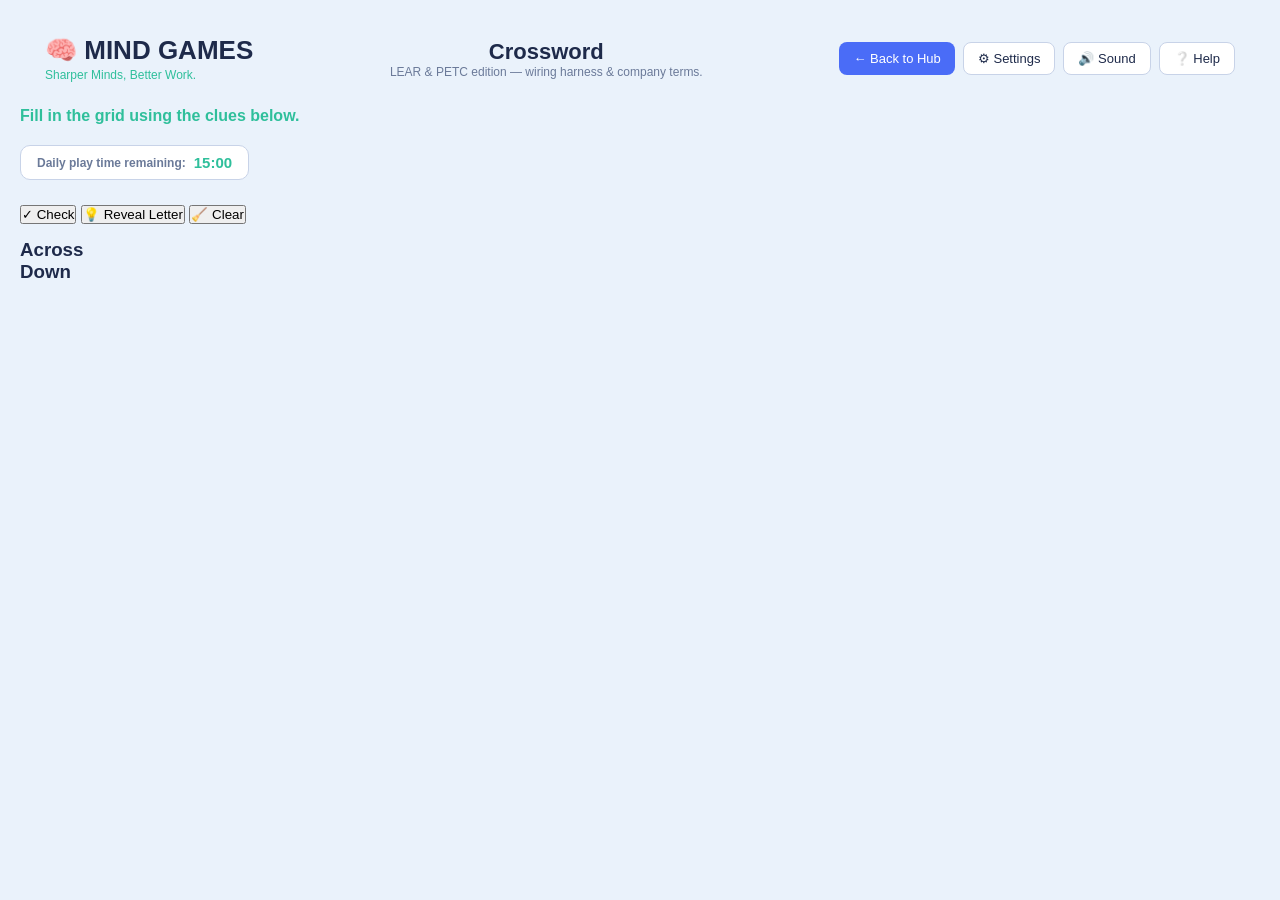
==== crossword.html @ 1dca952e "Add files via upload" ====
<!DOCTYPE html>
<html lang="en">
<head>
    <meta charset="UTF-8">
    <meta name="viewport" content="width=device-width, initial-scale=1.0">
    <title>Crossword — Mind Games</title>
    <link rel="stylesheet" href="css/style.css">
    <link rel="stylesheet" href="css/tictactoe.css">
    <link rel="stylesheet" href="css/crossword.css">
</head>
<body>
    <header class="app-header">
        <div class="header-left">
            <h1>🧠 MIND GAMES</h1>
            <p class="tagline">Sharper Minds, Better Work.</p>
        </div>
        <div class="header-center">
            <h2>Crossword</h2>
            <p>LEAR &amp; PETC edition — wiring harness &amp; company terms.</p>
        </div>
        <div class="header-right">
            <button class="btn-icon back-btn" onclick="window.location.href='index.html'">← Back to Hub</button>
            <button class="btn-icon">⚙ Settings</button>
            <button class="btn-icon">🔊 Sound</button>
            <button class="btn-icon" id="helpBtn">❔ Help</button>
        </div>
    </header>

    <div class="crossword-container">
        <!-- Status -->
        <div id="status" class="status-msg">Fill in the grid using the clues below.</div>

        <!-- Daily Timer -->
        <div class="timer-card">
            <span class="timer-label">Daily play time remaining:</span>
            <span id="timer" class="timer-value">15:00</span>
        </div>

        <div class="crossword-layout">
            <!-- Grid -->
            <div class="grid-wrap">
                <div class="crossword-grid" id="grid"></div>
                <div class="controls">
                    <button class="btn-check" onclick="checkSolution()">✓ Check</button>
                    <button class="btn-hint" onclick="giveHint()">💡 Reveal Letter</button>
                    <button class="btn-clear" onclick="clearUser()">🧹 Clear</button>
                </div>
            </div>

            <!-- Clues -->
            <div class="clues-panel">
                <div class="clue-group">
                    <h3>Across</h3>
                    <ul id="acrossClues" class="clue-list"></ul>
                </div>
                <div class="clue-group">
                    <h3>Down</h3>
                    <ul id="downClues" class="clue-list"></ul>
                </div>
            </div>
        </div>
    </div>

    <!-- Result Popup -->
    <div id="popup" class="popup-overlay hidden">
        <div class="popup-card" id="popupCard">
            <div class="popup-icon" id="popupIcon">🏆</div>
            <h2 id="popupTitle">Puzzle Solved!</h2>
            <p id="popupMessage">Great job! You filled every word correctly.</p>
            <div class="popup-buttons">
                <button class="btn-primary" onclick="closePopupAndReset()">🔄 Play Again</button>
                <button class="btn-secondary" onclick="window.location.href='index.html'">← Back to Hub</button>
            </div>
        </div>
    </div>

    <!-- Help Popup -->
    <div id="helpPopup" class="popup-overlay hidden">
        <div class="popup-card">
            <div class="popup-icon">❔</div>
            <h2>How to Play</h2>
            <p style="text-align:left;">Click a cell to select it (click again to switch Across/Down). Type letters to fill the grid — the cursor moves automatically. Use the clue list to jump to any word. Use <strong>Check</strong> to verify your answers, <strong>Reveal Letter</strong> for a hint, or <strong>Clear</strong> to start the grid over. All words relate to Lear / PETC / wiring harness engineering!</p>
            <div class="popup-buttons">
                <button class="btn-primary" onclick="document.getElementById('helpPopup').classList.add('hidden')">Got it</button>
            </div>
        </div>
    </div>

    <script src="js/crossword.js"></script>
</body>
</html>
---- css/style.css ----
/* =====================================================
   MIND GAMES — Web Edition
   Matching the Python CustomTkinter design
   ===================================================== */

:root {
    --bg-main: #EAF2FB;
    --bg-card: #FFFFFF;
    --bg-card-hl: #E8FDF5;
    --accent-mint: #2FBF9B;
    --accent-blue: #4A6CF7;
    --accent-purple: #8B7DE8;
    --text-dark: #1E2A4A;
    --text-muted: #6B7A99;
    --badge-easy: #2FBF9B;
    --badge-med: #E8A93B;
    --badge-hard: #E85D5D;
    --banner-bg: #FFF6E0;
    --banner-border: #F4C95D;
}

* {
    box-sizing: border-box;
    margin: 0;
    padding: 0;
}

body {
    font-family: 'Segoe UI', Arial, sans-serif;
    background: var(--bg-main);
    color: var(--text-dark);
    min-height: 100vh;
    padding: 20px;
}

/* ---------- HEADER ---------- */
.app-header {
    display: flex;
    justify-content: space-between;
    align-items: center;
    padding: 15px 25px;
    flex-wrap: wrap;
    gap: 15px;
}

.header-left h1 {
    font-size: 26px;
    color: var(--text-dark);
}

.tagline {
    color: var(--accent-mint);
    font-size: 12px;
    margin-top: 2px;
}

.header-center {
    text-align: center;
}

.header-center h2 {
    font-size: 22px;
    color: var(--text-dark);
}

.header-center p {
    font-size: 12px;
    color: var(--text-muted);
}

.header-right {
    display: flex;
    gap: 8px;
}

.btn-icon {
    background: white;
    color: var(--text-dark);
    border: 1px solid #C8D3E8;
    padding: 8px 14px;
    border-radius: 8px;
    cursor: pointer;
    font-size: 13px;
    transition: 0.2s;
}

.btn-icon:hover {
    background: #E5ECF7;
}

/* ---------- WORK FIRST BANNER ---------- */
.banner {
    background: var(--banner-bg);
    border: 1px solid var(--banner-border);
    border-radius: 10px;
    text-align: center;
    padding: 12px;
    margin: 15px 25px;
    color: #8A6A00;
    font-size: 13px;
    font-weight: bold;
}

/* ---------- GAME GRID ---------- */
.game-grid {
    display: grid;
    grid-template-columns: repeat(3, 1fr);
    gap: 20px;
    padding: 10px 25px;
}

.card {
    background: var(--bg-card);
    border: 2px solid #DAE2EF;
    border-radius: 16px;
    padding: 18px;
    text-align: center;
    position: relative;
    transition: transform 0.15s, box-shadow 0.15s;
    display: flex;
    flex-direction: column;
    align-items: center;
}

.card.available {
    background: var(--bg-card-hl);
    border-color: var(--accent-mint);
}

.card:hover {
    transform: translateY(-3px);
    box-shadow: 0 8px 20px rgba(30, 42, 74, 0.12);
}

.status {
    position: absolute;
    top: 12px;
    right: 14px;
    font-size: 11px;
    font-weight: bold;
    color: var(--accent-mint);
}

.status.soon {
    color: var(--accent-purple);
}

.card img {
    width: 130px;
    height: 130px;
    object-fit: contain;
    margin: 15px 0 10px 0;
    filter: drop-shadow(3px 5px 6px rgba(40, 50, 80, 0.25));
}

.card.coming-soon img {
    opacity: 0.5;
}

.card h2 {
    font-size: 19px;
    margin-bottom: 6px;
    color: var(--text-dark);
}

.card p {
    color: var(--text-muted);
    font-size: 12px;
    margin-bottom: 10px;
}

/* ---------- BADGES ---------- */
.badge {
    font-size: 12px;
    font-weight: bold;
    margin-bottom: 12px;
    display: inline-block;
}

.badge.easy   { color: var(--badge-easy); }
.badge.medium { color: var(--badge-med); }
.badge.hard   { color: var(--badge-hard); }

/* ---------- PLAY BUTTON ---------- */
.btn-play {
    background: var(--accent-mint);
    color: white;
    border: none;
    padding: 10px 30px;
    border-radius: 9px;
    font-size: 14px;
    font-weight: bold;
    cursor: pointer;
    width: 100%;
    transition: 0.2s;
}

.btn-play:hover {
    background: #25A385;
}

.btn-play.purple {
    background: var(--accent-purple);
}

.btn-play.purple:hover {
    background: #7568CF;
}

/* ---------- WELLNESS FOOTER ---------- */
.wellness-footer {
    background: white;
    border-radius: 12px;
    padding: 15px;
    margin: 20px 25px 8px 25px;
    display: flex;
    justify-content: space-around;
    flex-wrap: wrap;
    gap: 10px;
    font-size: 12px;
    color: var(--text-dark);
}

.program-title {
    text-align: center;
    color: var(--accent-purple);
    font-style: italic;
    font-size: 12px;
    padding: 8px;
}

/* ---------- RESPONSIVE ---------- */
@media (max-width: 900px) {
    .game-grid { grid-template-columns: repeat(2, 1fr); }
    .app-header { flex-direction: column; text-align: center; }
}

@media (max-width: 600px) {
    .game-grid { grid-template-columns: 1fr; }
}
---- css/tictactoe.css ----
/* =====================================================
   TIC TAC TOE — Game Page Styles
   ===================================================== */

.ttt-container {
    max-width: 500px;
    margin: 20px auto;
    padding: 20px;
    text-align: center;
}

/* ---------- Difficulty Row ---------- */
.difficulty-row {
    display: flex;
    justify-content: center;
    align-items: center;
    gap: 10px;
    margin: 15px 0;
    flex-wrap: wrap;
}

.label {
    font-weight: bold;
    color: var(--text-dark);
    margin-right: 8px;
}

.radio-btn {
    display: inline-flex;
    align-items: center;
    gap: 6px;
    cursor: pointer;
    padding: 6px 12px;
    background: white;
    border: 2px solid #C8D3E8;
    border-radius: 8px;
    font-weight: bold;
    font-size: 13px;
    transition: 0.2s;
}

.radio-btn input {
    accent-color: var(--accent-blue);
}

.radio-btn.easy   { color: var(--badge-easy); }
.radio-btn.medium { color: var(--badge-med); }
.radio-btn.hard   { color: var(--badge-hard); }
.radio-btn.pvp    { color: var(--accent-blue); }

.radio-btn:has(input:checked) {
    background: #EEF3FF;
    border-color: var(--accent-blue);
}

/* ---------- Status Message ---------- */
.status-msg {
    font-size: 16px;
    font-weight: bold;
    color: var(--accent-mint);
    margin: 10px 0;
}

/* ---------- Daily Timer ---------- */
.timer-card {
    display: inline-flex;
    align-items: center;
    gap: 8px;
    background: white;
    border: 1px solid #C8D3E8;
    border-radius: 10px;
    padding: 8px 16px;
    margin: 10px 0;
}

.timer-label {
    font-size: 12px;
    font-weight: bold;
    color: var(--text-muted);
}

.timer-value {
    font-size: 15px;
    font-weight: bold;
    color: var(--accent-mint);
}

/* ---------- Board ---------- */
.board {
    display: grid;
    grid-template-columns: repeat(3, 90px);
    gap: 8px;
    justify-content: center;
    margin: 20px auto;
}

.cell {
    width: 90px;
    height: 90px;
    background: white;
    border: 2px solid #C8D3E8;
    border-radius: 12px;
    font-size: 42px;
    font-weight: bold;
    color: var(--text-dark);
    cursor: pointer;
    transition: 0.15s;
}

.cell:hover:not(:disabled) {
    background: #DDE7F7;
    transform: scale(1.05);
}

.cell.x-mark { color: var(--accent-blue); }
.cell.o-mark { color: var(--accent-mint); }

.cell:disabled {
    cursor: not-allowed;
}

/* ---------- Controls ---------- */
.controls {
    margin: 15px 0;
}

.btn-primary {
    background: var(--accent-blue);
    color: white;
    border: none;
    padding: 12px 28px;
    border-radius: 9px;
    font-size: 14px;
    font-weight: bold;
    cursor: pointer;
    transition: 0.2s;
}

.btn-primary:hover {
    background: #3A56D1;
}

.btn-secondary {
    background: white;
    color: var(--text-dark);
    border: 1px solid #C8D3E8;
    padding: 12px 28px;
    border-radius: 9px;
    font-size: 14px;
    font-weight: bold;
    cursor: pointer;
    transition: 0.2s;
}

.btn-secondary:hover {
    background: #E5ECF7;
}

.back-btn {
    background: var(--accent-blue) !important;
    color: white !important;
    border: none !important;
}

.back-btn:hover {
    background: #3A56D1 !important;
}

/* ---------- Popup ---------- */
.popup-overlay {
    position: fixed;
    top: 0; left: 0;
    width: 100%;
    height: 100%;
    background: rgba(30, 42, 74, 0.5);
    display: flex;
    align-items: center;
    justify-content: center;
    z-index: 100;
}

.popup-overlay.hidden {
    display: none;
}

.popup-card {
    background: #E8FDF5;
    border: 2px solid var(--accent-mint);
    border-radius: 20px;
    padding: 30px 40px;
    text-align: center;
    max-width: 420px;
    width: 90%;
    box-shadow: 0 10px 40px rgba(0,0,0,0.2);
}

.popup-card.loss {
    background: #FFF1F1;
    border-color: var(--badge-hard);
}

.popup-card.draw {
    background: #EEF3FF;
    border-color: var(--accent-blue);
}

.popup-icon {
    font-size: 62px;
    margin-bottom: 5px;
}

.popup-card h2 {
    font-size: 26px;
    color: var(--text-dark);
    margin-bottom: 10px;
}

.popup-card p {
    color: var(--text-muted);
    font-size: 14px;
    margin-bottom: 20px;
    line-height: 1.5;
}

.popup-buttons {
    display: flex;
    gap: 10px;
    justify-content: center;
    flex-wrap: wrap;
}
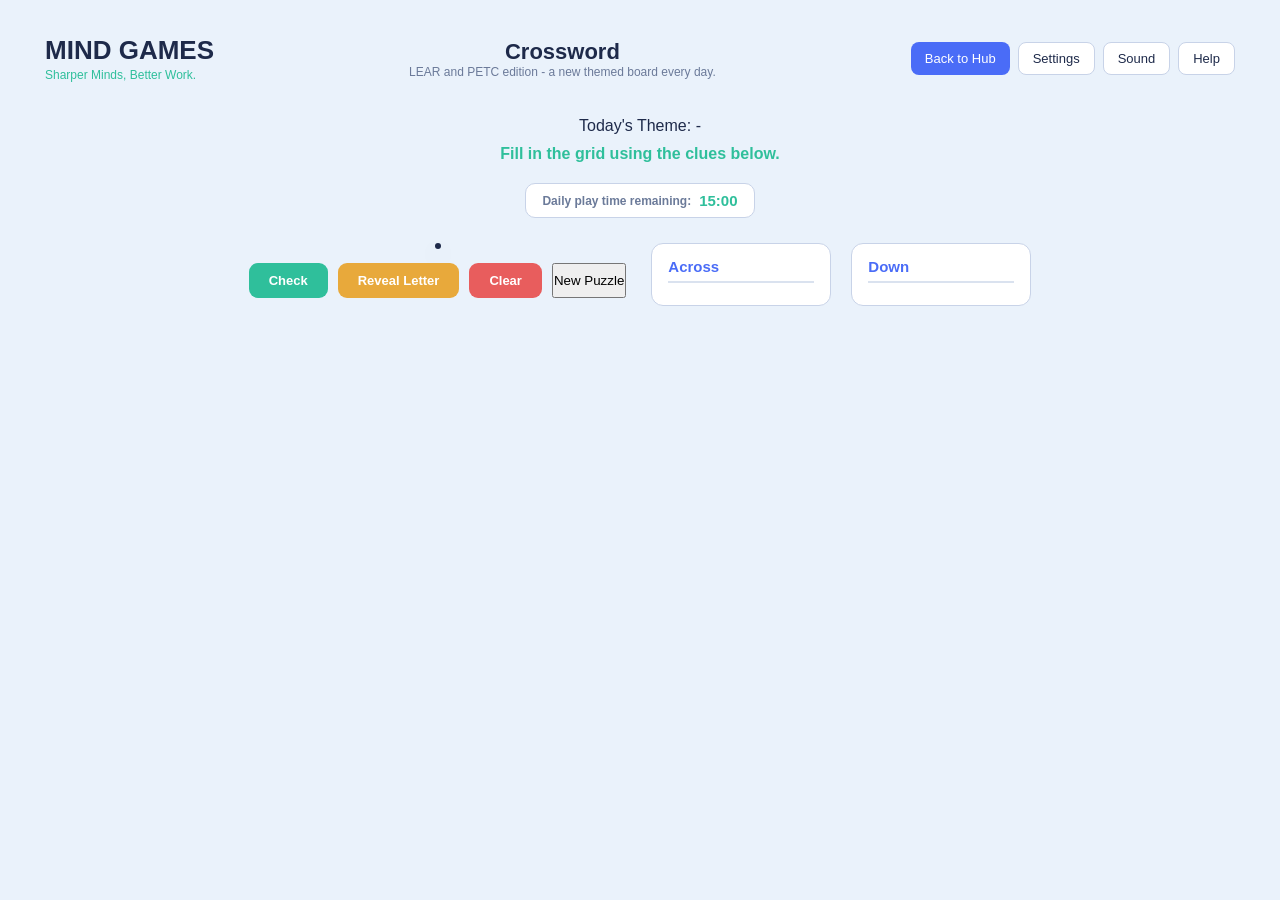
==== commit 2b20f2c8: "Update crossword.html" ====
--- a/crossword.html
+++ b/crossword.html
@@ -3,7 +3,7 @@
 <head>
     <meta charset="UTF-8">
     <meta name="viewport" content="width=device-width, initial-scale=1.0">
-    <title>Crossword — Mind Games</title>
+    <title>Crossword - Mind Games</title>
     <link rel="stylesheet" href="css/style.css">
     <link rel="stylesheet" href="css/tictactoe.css">
     <link rel="stylesheet" href="css/crossword.css">
@@ -11,43 +11,46 @@
 <body>
     <header class="app-header">
         <div class="header-left">
-            <h1>🧠 MIND GAMES</h1>
+            <h1>MIND GAMES</h1>
             <p class="tagline">Sharper Minds, Better Work.</p>
         </div>
         <div class="header-center">
             <h2>Crossword</h2>
-            <p>LEAR &amp; PETC edition — wiring harness &amp; company terms.</p>
+            <p>LEAR and PETC edition - a new themed board every day.</p>
         </div>
         <div class="header-right">
-            <button class="btn-icon back-btn" onclick="window.location.href='index.html'">← Back to Hub</button>
-            <button class="btn-icon">⚙ Settings</button>
-            <button class="btn-icon">🔊 Sound</button>
-            <button class="btn-icon" id="helpBtn">❔ Help</button>
+            <button class="btn-icon back-btn" onclick="window.location.href='index.html'">Back to Hub</button>
+            <button class="btn-icon">Settings</button>
+            <button class="btn-icon">Sound</button>
+            <button class="btn-icon" id="helpBtn">Help</button>
         </div>
     </header>
 
     <div class="crossword-container">
-        <!-- Status -->
+        <div class="theme-banner">
+            <span class="theme-label">Today's Theme:</span>
+            <span id="themeName" class="theme-name">-</span>
+            <span class="theme-count" id="themeCount"></span>
+        </div>
+
         <div id="status" class="status-msg">Fill in the grid using the clues below.</div>
 
-        <!-- Daily Timer -->
         <div class="timer-card">
             <span class="timer-label">Daily play time remaining:</span>
             <span id="timer" class="timer-value">15:00</span>
         </div>
 
         <div class="crossword-layout">
-            <!-- Grid -->
             <div class="grid-wrap">
                 <div class="crossword-grid" id="grid"></div>
                 <div class="controls">
-                    <button class="btn-check" onclick="checkSolution()">✓ Check</button>
-                    <button class="btn-hint" onclick="giveHint()">💡 Reveal Letter</button>
-                    <button class="btn-clear" onclick="clearUser()">🧹 Clear</button>
+                    <button class="btn-check" onclick="checkSolution()">Check</button>
+                    <button class="btn-hint" onclick="giveHint()">Reveal Letter</button>
+                    <button class="btn-clear" onclick="clearUser()">Clear</button>
+                    <button class="btn-shuffle" onclick="nextPuzzle()">New Puzzle</button>
                 </div>
             </div>
 
-            <!-- Clues -->
             <div class="clues-panel">
                 <div class="clue-group">
                     <h3>Across</h3>
@@ -61,31 +64,31 @@
         </div>
     </div>
 
-    <!-- Result Popup -->
     <div id="popup" class="popup-overlay hidden">
         <div class="popup-card" id="popupCard">
-            <div class="popup-icon" id="popupIcon">🏆</div>
+            <div class="popup-icon" id="popupIcon">Trophy</div>
             <h2 id="popupTitle">Puzzle Solved!</h2>
             <p id="popupMessage">Great job! You filled every word correctly.</p>
             <div class="popup-buttons">
-                <button class="btn-primary" onclick="closePopupAndReset()">🔄 Play Again</button>
-                <button class="btn-secondary" onclick="window.location.href='index.html'">← Back to Hub</button>
+                <button class="btn-primary" onclick="nextPuzzleFromPopup()">Try Another Theme</button>
+                <button class="btn-secondary" onclick="closePopupAndReset()">Play Again</button>
+                <button class="btn-secondary" onclick="window.location.href='index.html'">Back to Hub</button>
             </div>
         </div>
     </div>
 
-    <!-- Help Popup -->
     <div id="helpPopup" class="popup-overlay hidden">
         <div class="popup-card">
-            <div class="popup-icon">❔</div>
+            <div class="popup-icon">Help</div>
             <h2>How to Play</h2>
-            <p style="text-align:left;">Click a cell to select it (click again to switch Across/Down). Type letters to fill the grid — the cursor moves automatically. Use the clue list to jump to any word. Use <strong>Check</strong> to verify your answers, <strong>Reveal Letter</strong> for a hint, or <strong>Clear</strong> to start the grid over. All words relate to Lear / PETC / wiring harness engineering!</p>
+            <p style="text-align:left;">Click a cell to select it (click again to switch Across/Down). Type letters to fill the grid - the cursor moves automatically. Use the clue list to jump to any word. Use Check to verify your answers, Reveal Letter for a hint, Clear to restart the board, or New Puzzle to switch to a different themed word set. There are 4 rotating themes: Wiring Harness Basics, Lear and PETC Company, Programs and Acronyms, and Process and Documentation - a new one is featured each day!</p>
             <div class="popup-buttons">
                 <button class="btn-primary" onclick="document.getElementById('helpPopup').classList.add('hidden')">Got it</button>
             </div>
         </div>
     </div>
 
+    <script src="js/crossword_data.js"></script>
     <script src="js/crossword.js"></script>
 </body>
 </html>
--- a/css/crossword.css
+++ b/css/crossword.css
@@ -0,0 +1,193 @@
+/* =====================================================
+   CROSSWORD — Game Page Styles
+   LEAR / PETC company edition
+   ===================================================== */
+
+.crossword-container {
+    max-width: 1100px;
+    margin: 10px auto;
+    padding: 10px 20px 30px;
+    text-align: center;
+}
+
+.crossword-layout {
+    display: flex;
+    gap: 25px;
+    align-items: flex-start;
+    justify-content: center;
+    flex-wrap: wrap;
+    margin-top: 15px;
+}
+
+/* ---------- Grid ---------- */
+.grid-wrap {
+    display: flex;
+    flex-direction: column;
+    align-items: center;
+}
+
+.crossword-grid {
+    display: grid;
+    gap: 2px;
+    background: #1E2A4A;
+    padding: 3px;
+    border-radius: 10px;
+    box-shadow: 0 8px 24px rgba(30, 42, 74, 0.18);
+}
+
+.cw-cell {
+    position: relative;
+    width: 30px;
+    height: 30px;
+    background: white;
+}
+
+.cw-cell.blocked {
+    background: #1E2A4A;
+}
+
+.cw-cell input {
+    width: 100%;
+    height: 100%;
+    border: none;
+    text-align: center;
+    font-size: 15px;
+    font-weight: bold;
+    text-transform: uppercase;
+    background: transparent;
+    color: var(--text-dark);
+    caret-color: transparent;
+}
+
+.cw-cell input:focus {
+    outline: none;
+    background: #DDE7F7;
+}
+
+.cw-cell.active-word input:not(:focus) {
+    background: #EAF2FB;
+}
+
+.cw-cell.selected input {
+    background: #FFF6E0 !important;
+}
+
+.cw-cell input.correct {
+    color: var(--accent-mint);
+    background: #E8FDF5 !important;
+}
+
+.cw-cell input.incorrect {
+    color: var(--badge-hard);
+    background: #FFF1F1 !important;
+}
+
+.cw-number {
+    position: absolute;
+    top: 1px;
+    left: 2px;
+    font-size: 8px;
+    font-weight: bold;
+    color: var(--text-muted);
+    pointer-events: none;
+}
+
+/* ---------- Clues Panel ---------- */
+.clues-panel {
+    display: flex;
+    gap: 20px;
+    flex-wrap: wrap;
+    max-width: 420px;
+    text-align: left;
+}
+
+.clue-group {
+    background: white;
+    border: 1px solid #C8D3E8;
+    border-radius: 12px;
+    padding: 14px 16px;
+    min-width: 180px;
+    flex: 1;
+    max-height: 560px;
+    overflow-y: auto;
+}
+
+.clue-group h3 {
+    color: var(--accent-blue);
+    font-size: 15px;
+    margin-bottom: 8px;
+    border-bottom: 2px solid #DAE2EF;
+    padding-bottom: 6px;
+}
+
+.clue-list {
+    list-style: none;
+    font-size: 12.5px;
+    line-height: 1.5;
+}
+
+.clue-list li {
+    padding: 5px 6px;
+    border-radius: 6px;
+    cursor: pointer;
+    color: var(--text-dark);
+    transition: 0.15s;
+}
+
+.clue-list li:hover {
+    background: #EAF2FB;
+}
+
+.clue-list li.active-clue {
+    background: #FFF6E0;
+    font-weight: bold;
+    color: #8A6A00;
+}
+
+.clue-list li.solved {
+    color: var(--accent-mint);
+    text-decoration: line-through;
+}
+
+.clue-num {
+    font-weight: bold;
+    margin-right: 4px;
+    color: var(--accent-purple);
+}
+
+/* ---------- Controls ---------- */
+.crossword-container .controls {
+    display: flex;
+    gap: 10px;
+    justify-content: center;
+    margin-top: 14px;
+    flex-wrap: wrap;
+}
+
+.btn-check, .btn-hint, .btn-clear {
+    border: none;
+    padding: 10px 20px;
+    border-radius: 9px;
+    font-size: 13px;
+    font-weight: bold;
+    cursor: pointer;
+    transition: 0.2s;
+    color: white;
+}
+
+.btn-check { background: var(--accent-mint); }
+.btn-check:hover { background: #25A385; }
+.btn-hint { background: var(--badge-med); }
+.btn-hint:hover { background: #CC9330; }
+.btn-clear { background: var(--badge-hard); }
+.btn-clear:hover { background: #D14B4B; }
+
+/* ---------- Responsive ---------- */
+@media (max-width: 900px) {
+    .cw-cell { width: 24px; height: 24px; }
+    .cw-cell input { font-size: 12px; }
+}
+
+@media (max-width: 600px) {
+    .clues-panel { max-width: 100%; }
+}
